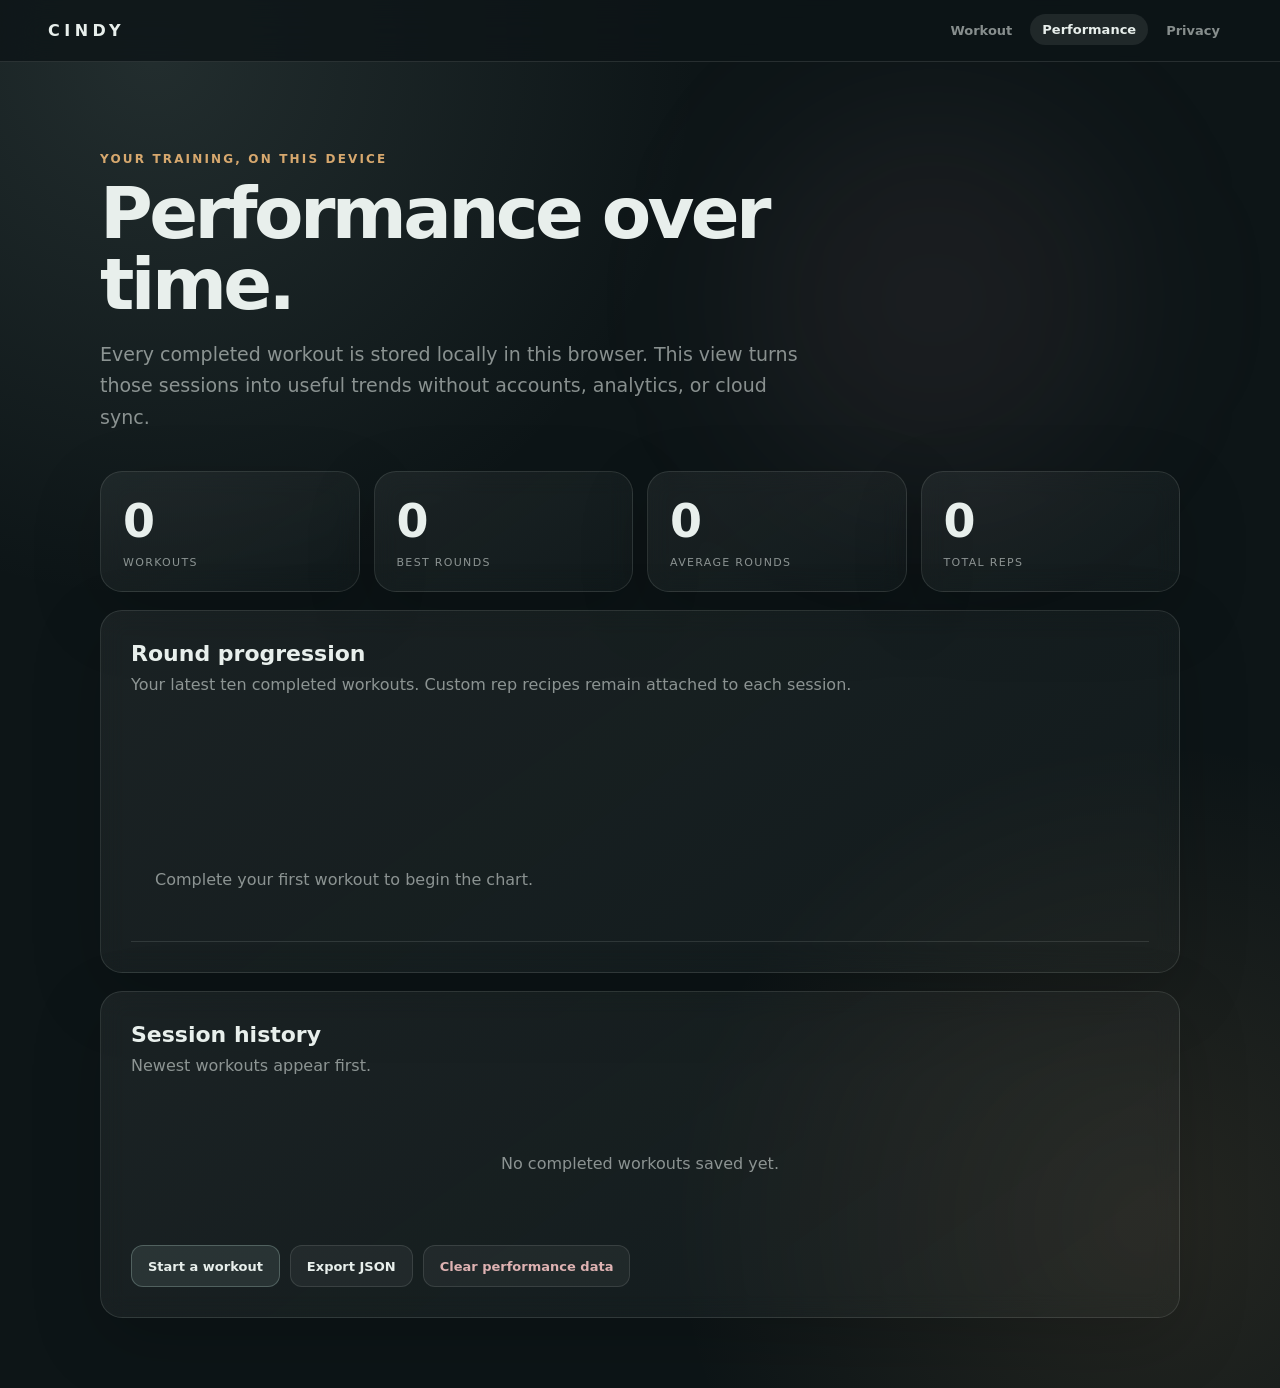
==== performance.html @ 0cb8a2ad "feat: launch local-first workout tracker" ====
<!doctype html>
<html lang="en">
<head>
  <meta charset="utf-8">
  <meta name="viewport" content="width=device-width, initial-scale=1">
  <meta name="theme-color" content="#0d1517">
  <title>Performance | Cindy Workout</title>
  <link rel="manifest" href="./manifest.webmanifest">
  <link rel="icon" href="./icon.svg" type="image/svg+xml">
  <link rel="stylesheet" href="./pages.css">
</head>
<body>
  <header class="site-header">
    <a class="logo" href="./index.html">CINDY</a>
    <nav class="site-nav" aria-label="Main navigation">
      <a href="./index.html">Workout</a>
      <a class="active" href="./performance.html">Performance</a>
      <a href="./privacy.html">Privacy</a>
    </nav>
  </header>

  <main class="page">
    <p class="eyebrow">Your training, on this device</p>
    <h1>Performance over time.</h1>
    <p class="lead">Every completed workout is stored locally in this browser. This view turns those sessions into useful trends without accounts, analytics, or cloud sync.</p>

    <section class="stats-grid" aria-label="Performance summary">
      <article class="card stat"><div class="stat-value" id="sessionCount">0</div><div class="stat-label">Workouts</div></article>
      <article class="card stat"><div class="stat-value" id="bestRounds">0</div><div class="stat-label">Best rounds</div></article>
      <article class="card stat"><div class="stat-value" id="averageRounds">0</div><div class="stat-label">Average rounds</div></article>
      <article class="card stat"><div class="stat-value" id="totalReps">0</div><div class="stat-label">Total reps</div></article>
    </section>

    <section class="card section">
      <h2>Round progression</h2>
      <p class="section-copy">Your latest ten completed workouts. Custom rep recipes remain attached to each session.</p>
      <div class="chart" id="chart" aria-label="Rounds by session"></div>
    </section>

    <section class="card section">
      <h2>Session history</h2>
      <p class="section-copy">Newest workouts appear first.</p>
      <div class="session-list" id="sessionList"></div>
      <div class="actions">
        <a class="button primary" href="./index.html">Start a workout</a>
        <button class="button" id="exportBtn" type="button">Export JSON</button>
        <button class="button danger" id="clearBtn" type="button">Clear performance data</button>
      </div>
    </section>
  </main>

  <script src="./storage.js"></script>
  <script>
    const $ = id => document.getElementById(id);

    function formatDate(value) {
      return new Intl.DateTimeFormat(undefined, { dateStyle: 'medium', timeStyle: 'short' }).format(new Date(value));
    }

    function render() {
      const sessions = window.CindyStore.getSessions().sort((a, b) => new Date(a.completedAt) - new Date(b.completedAt));
      const rounds = sessions.map(session => Number(session.rounds) || 0);
      const reps = sessions.reduce((sum, session) => sum + (Number(session.totalReps) || 0), 0);

      $('sessionCount').textContent = sessions.length;
      $('bestRounds').textContent = rounds.length ? Math.max(...rounds) : 0;
      $('averageRounds').textContent = rounds.length ? (rounds.reduce((sum, value) => sum + value, 0) / rounds.length).toFixed(1) : '0';
      $('totalReps').textContent = reps.toLocaleString();

      const recent = sessions.slice(-10);
      const max = Math.max(1, ...recent.map(session => session.rounds));
      $('chart').innerHTML = recent.length ? recent.map((session, index) => `
        <div class="bar-wrap" title="${formatDate(session.completedAt)}: ${session.rounds} rounds">
          <div class="bar-value">${session.rounds}</div>
          <div class="bar" style="height:${Math.max(5, session.rounds / max * 170)}px;animation-delay:${index * 45}ms"></div>
          <div class="bar-label">${new Date(session.completedAt).toLocaleDateString(undefined, { month: 'short', day: 'numeric' })}</div>
        </div>`).join('') : '<div class="empty">Complete your first workout to begin the chart.</div>';

      $('sessionList').innerHTML = sessions.length ? sessions.slice().reverse().map(session => `
        <article class="session-row">
          <div class="session-date">${formatDate(session.completedAt)}</div>
          <div class="session-value"><strong>${session.rounds}</strong> rounds</div>
          <div class="session-value"><strong>${session.totalReps}</strong> reps</div>
          <div class="session-value">${session.recipe.pullups}/${session.recipe.pushups}/${session.recipe.squats}</div>
        </article>`).join('') : '<div class="empty">No completed workouts saved yet.</div>';
    }

    $('exportBtn').addEventListener('click', () => {
      const blob = new Blob([JSON.stringify(window.CindyStore.exportData(), null, 2)], { type: 'application/json' });
      const link = document.createElement('a');
      link.href = URL.createObjectURL(blob);
      link.download = `cindy-workout-data-${new Date().toISOString().slice(0, 10)}.json`;
      link.click();
      URL.revokeObjectURL(link.href);
    });

    $('clearBtn').addEventListener('click', () => {
      if (!confirm('Delete all saved workout history from this browser? This cannot be undone.')) return;
      window.CindyStore.clearSessions();
      render();
    });

    render();
    if ('serviceWorker' in navigator) navigator.serviceWorker.register('./sw.js');
  </script>
</body>
</html>
---- pages.css ----
:root {
  --bg: #0d1517;
  --surface: rgba(224, 235, 231, .055);
  --surface-strong: rgba(224, 235, 231, .09);
  --border: rgba(224, 235, 231, .12);
  --sand: #d7a86e;
  --sage: #8ca6a1;
  --rose: #c58f9f;
  --green: #79b59a;
  --text: #e8efec;
  --muted: rgba(232, 239, 236, .56);
}

*, *::before, *::after { box-sizing: border-box; }

html { color-scheme: dark; }

body {
  min-height: 100vh;
  margin: 0;
  color: var(--text);
  background:
    radial-gradient(circle at 12% 4%, rgba(140, 166, 161, .17), transparent 34rem),
    radial-gradient(circle at 90% 88%, rgba(215, 168, 110, .12), transparent 30rem),
    var(--bg);
  font-family: Inter, ui-sans-serif, system-ui, -apple-system, BlinkMacSystemFont, "Segoe UI", sans-serif;
}

body::before {
  content: "";
  position: fixed;
  inset: 12% auto auto 58%;
  width: 24rem;
  height: 24rem;
  border-radius: 50%;
  background: rgba(197, 143, 159, .07);
  filter: blur(80px);
  pointer-events: none;
  animation: ambientDrift 16s ease-in-out infinite alternate;
}

@keyframes ambientDrift { to { transform: translate(-8vw, 10vh) scale(1.15); } }

.site-header {
  position: sticky;
  top: 0;
  z-index: 10;
  display: flex;
  align-items: center;
  justify-content: space-between;
  gap: 20px;
  padding: 15px clamp(16px, 4vw, 48px);
  border-bottom: 1px solid var(--border);
  background: rgba(13, 21, 23, .8);
  backdrop-filter: blur(20px);
}

.logo {
  color: var(--text);
  font-weight: 850;
  letter-spacing: .28em;
  text-decoration: none;
}

.site-nav { display: flex; gap: 6px; }

.site-nav a {
  padding: 8px 12px;
  border-radius: 999px;
  color: var(--muted);
  font-size: 13px;
  font-weight: 650;
  text-decoration: none;
  transition: color .2s, background .2s, transform .2s;
}

.site-nav a:hover,
.site-nav a.active {
  color: var(--text);
  background: var(--surface-strong);
  transform: translateY(-1px);
}

.page {
  position: relative;
  width: min(1080px, calc(100% - 32px));
  margin: 0 auto;
  padding: clamp(42px, 8vw, 90px) 0 70px;
}

.eyebrow {
  margin: 0 0 12px;
  color: var(--sand);
  font-size: 12px;
  font-weight: 750;
  letter-spacing: .18em;
  text-transform: uppercase;
}

h1 {
  max-width: 760px;
  margin: 0;
  font-size: clamp(38px, 7vw, 72px);
  line-height: .98;
  letter-spacing: -.05em;
}

.lead {
  max-width: 700px;
  margin: 20px 0 38px;
  color: var(--muted);
  font-size: clamp(16px, 2vw, 19px);
  line-height: 1.65;
}

.stats-grid,
.content-grid {
  display: grid;
  grid-template-columns: repeat(4, minmax(0, 1fr));
  gap: 14px;
}

.card {
  border: 1px solid var(--border);
  border-radius: 22px;
  background: linear-gradient(145deg, rgba(224, 235, 231, .065), rgba(224, 235, 231, .025));
  box-shadow: 0 22px 70px rgba(0, 0, 0, .18);
  backdrop-filter: blur(12px);
}

.stat { padding: 22px; }
.stat-value { font-size: clamp(30px, 5vw, 46px); font-weight: 820; letter-spacing: -.04em; }
.stat-label { margin-top: 8px; color: var(--muted); font-size: 11px; letter-spacing: .12em; text-transform: uppercase; }

.section { margin-top: 18px; padding: clamp(20px, 4vw, 30px); }
.section h2 { margin: 0 0 6px; font-size: 22px; }
.section-copy { margin: 0 0 24px; color: var(--muted); line-height: 1.6; }

.chart {
  display: flex;
  align-items: flex-end;
  gap: clamp(7px, 1.5vw, 14px);
  min-height: 220px;
  padding: 24px 4px 0;
  border-bottom: 1px solid var(--border);
}

.bar-wrap { flex: 1; min-width: 0; text-align: center; }
.bar-value { margin-bottom: 7px; color: var(--text); font-size: 12px; font-weight: 750; }
.bar {
  min-height: 5px;
  border-radius: 10px 10px 3px 3px;
  background: linear-gradient(180deg, var(--sage), rgba(140, 166, 161, .28));
  transform-origin: bottom;
  animation: rise .7s cubic-bezier(.2,.75,.25,1) both;
}
.bar-label { overflow: hidden; margin-top: 9px; color: var(--muted); font-size: 10px; text-overflow: ellipsis; white-space: nowrap; }
@keyframes rise { from { transform: scaleY(0); opacity: 0; } }

.session-list { display: grid; gap: 9px; }
.session-row {
  display: grid;
  grid-template-columns: minmax(140px, 1.3fr) repeat(3, minmax(80px, .65fr));
  gap: 12px;
  align-items: center;
  padding: 13px 15px;
  border: 1px solid rgba(224, 235, 231, .08);
  border-radius: 14px;
  background: rgba(224, 235, 231, .025);
}
.session-date { font-weight: 680; }
.session-value { color: var(--muted); font-size: 13px; }
.session-value strong { color: var(--text); }

.empty {
  padding: 52px 20px;
  color: var(--muted);
  text-align: center;
}

.actions { display: flex; flex-wrap: wrap; gap: 10px; margin-top: 20px; }
.button {
  display: inline-flex;
  align-items: center;
  justify-content: center;
  min-height: 42px;
  padding: 0 16px;
  border: 1px solid var(--border);
  border-radius: 12px;
  color: var(--text);
  background: var(--surface);
  font: inherit;
  font-size: 13px;
  font-weight: 700;
  text-decoration: none;
  cursor: pointer;
}
.button.primary { border-color: rgba(140, 166, 161, .4); background: rgba(140, 166, 161, .15); }
.button.danger { color: #deb2b2; }

.privacy-grid { display: grid; grid-template-columns: repeat(2, minmax(0, 1fr)); gap: 14px; }
.privacy-card { padding: clamp(22px, 4vw, 32px); }
.privacy-card.wide { grid-column: 1 / -1; }
.privacy-card h2 { margin: 0 0 12px; font-size: 22px; }
.privacy-card p,
.privacy-card li { color: var(--muted); line-height: 1.65; }
.privacy-card ul { margin: 0; padding-left: 20px; }
.privacy-card strong { color: var(--text); }
.privacy-icon { margin-bottom: 18px; color: var(--sage); font-size: 28px; }
.notice { border-color: rgba(215, 168, 110, .3); background: rgba(215, 168, 110, .06); }

@media (max-width: 760px) {
  .site-header { padding-inline: 14px; }
  .site-nav a { padding: 8px; font-size: 11px; }
  .stats-grid { grid-template-columns: repeat(2, 1fr); }
  .privacy-grid { grid-template-columns: 1fr; }
  .privacy-card.wide { grid-column: auto; }
  .session-row { grid-template-columns: 1fr 1fr; }
}

@media (prefers-reduced-motion: reduce) {
  *, *::before, *::after { scroll-behavior: auto !important; animation-duration: .01ms !important; animation-iteration-count: 1 !important; }
}
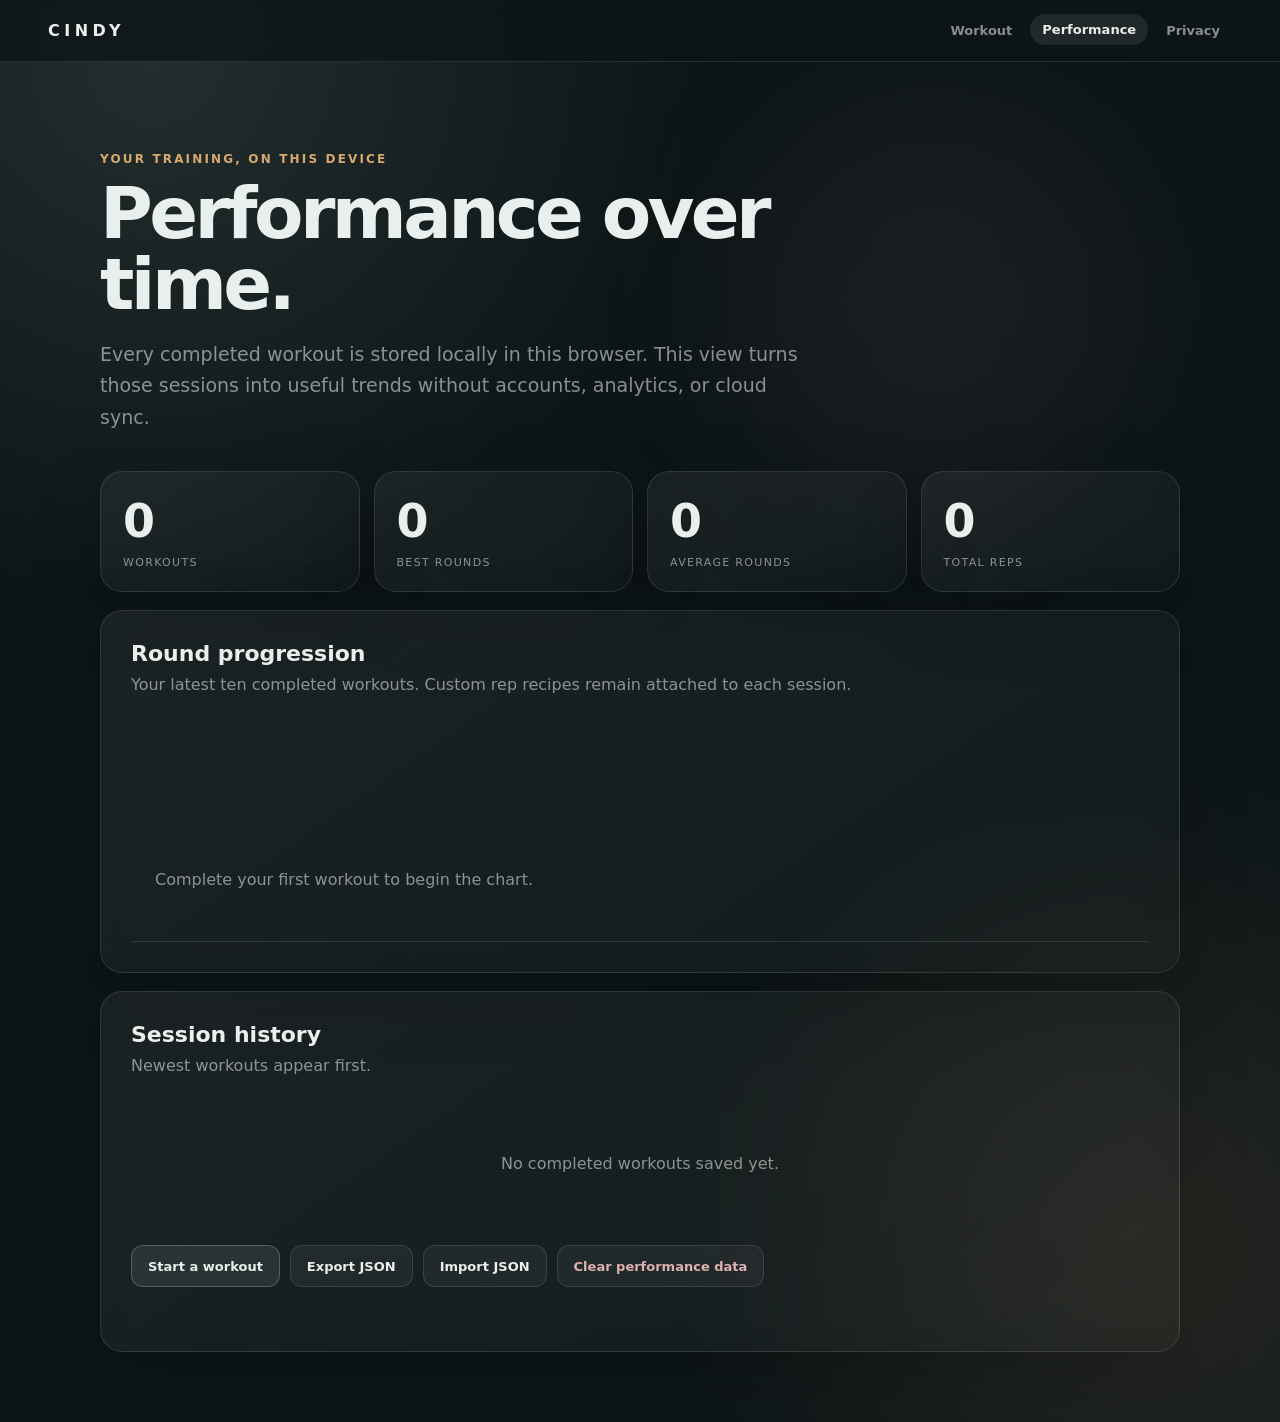
==== commit 2c30870b: "feat: add data import and app install" ====
--- a/performance.html
+++ b/performance.html
@@ -4,10 +4,13 @@
   <meta charset="utf-8">
   <meta name="viewport" content="width=device-width, initial-scale=1">
   <meta name="theme-color" content="#0d1517">
+  <meta name="apple-mobile-web-app-capable" content="yes">
+  <meta name="apple-mobile-web-app-title" content="Cindy">
   <title>Performance | Cindy Workout</title>
   <link rel="manifest" href="./manifest.webmanifest">
   <link rel="icon" href="./icon.svg" type="image/svg+xml">
   <link rel="stylesheet" href="./pages.css">
+  <link rel="stylesheet" href="./install-prompt.css">
 </head>
 <body>
   <header class="site-header">
@@ -44,8 +47,11 @@
       <div class="actions">
         <a class="button primary" href="./index.html">Start a workout</a>
         <button class="button" id="exportBtn" type="button">Export JSON</button>
+        <input id="importFile" type="file" accept="application/json,.json" hidden>
+        <button class="button" id="importBtn" type="button">Import JSON</button>
         <button class="button danger" id="clearBtn" type="button">Clear performance data</button>
       </div>
+      <p class="import-status" id="importStatus" aria-live="polite"></p>
     </section>
   </main>
 
@@ -94,14 +100,45 @@
       URL.revokeObjectURL(link.href);
     });
 
+    $('importBtn').addEventListener('click', () => $('importFile').click());
+
+    $('importFile').addEventListener('change', async event => {
+      const file = event.target.files[0];
+      if (!file) return;
+      const status = $('importStatus');
+      status.className = 'import-status';
+
+      try {
+        if (file.size > 5 * 1024 * 1024) throw new Error('The JSON file must be smaller than 5 MB.');
+        const payload = JSON.parse(await file.text());
+        const result = window.CindyStore.importData(payload);
+        const details = [
+          `${result.imported} session${result.imported === 1 ? '' : 's'} imported`,
+          result.duplicates ? `${result.duplicates} duplicate${result.duplicates === 1 ? '' : 's'} skipped` : '',
+          result.invalid ? `${result.invalid} invalid skipped` : '',
+          result.settingsImported ? 'preferences restored' : '',
+        ].filter(Boolean).join(' · ');
+        status.textContent = details || 'The file contained no new sessions.';
+        status.classList.add('success');
+        render();
+      } catch (error) {
+        status.textContent = `Import failed: ${error.message}`;
+        status.classList.add('error');
+      } finally {
+        event.target.value = '';
+      }
+    });
+
     $('clearBtn').addEventListener('click', () => {
       if (!confirm('Delete all saved workout history from this browser? This cannot be undone.')) return;
       window.CindyStore.clearSessions();
+      $('importStatus').textContent = '';
       render();
     });
 
     render();
     if ('serviceWorker' in navigator) navigator.serviceWorker.register('./sw.js');
   </script>
+  <script src="./install-prompt.js"></script>
 </body>
 </html>
--- a/pages.css
+++ b/pages.css
@@ -198,6 +198,16 @@
 .button.primary { border-color: rgba(140, 166, 161, .4); background: rgba(140, 166, 161, .15); }
 .button.danger { color: #deb2b2; }
 
+.import-status {
+  min-height: 20px;
+  margin: 14px 2px 0;
+  color: var(--muted);
+  font-size: 13px;
+  line-height: 1.5;
+}
+.import-status.success { color: var(--green); }
+.import-status.error { color: #deb2b2; }
+
 .privacy-grid { display: grid; grid-template-columns: repeat(2, minmax(0, 1fr)); gap: 14px; }
 .privacy-card { padding: clamp(22px, 4vw, 32px); }
 .privacy-card.wide { grid-column: 1 / -1; }
--- a/install-prompt.css
+++ b/install-prompt.css
@@ -0,0 +1,96 @@
+.install-prompt {
+  --install-bg: rgba(19, 31, 33, .96);
+  --install-text: #e8efec;
+  --install-muted: rgba(232, 239, 236, .62);
+  --install-accent: #8ca6a1;
+  position: fixed;
+  z-index: 1000;
+  right: max(14px, env(safe-area-inset-right));
+  bottom: max(14px, env(safe-area-inset-bottom));
+  left: max(14px, env(safe-area-inset-left));
+  display: grid;
+  grid-template-columns: 42px minmax(0, 1fr) auto;
+  gap: 12px;
+  align-items: center;
+  width: min(520px, calc(100% - 28px));
+  margin-left: auto;
+  padding: 12px;
+  border: 1px solid rgba(140, 166, 161, .28);
+  border-radius: 18px;
+  color: var(--install-text);
+  background: var(--install-bg);
+  box-shadow: 0 18px 60px rgba(0, 0, 0, .38);
+  backdrop-filter: blur(20px);
+  transform: translateY(calc(100% + 30px));
+  opacity: 0;
+  pointer-events: none;
+  transition: transform .35s cubic-bezier(.2, .75, .25, 1), opacity .25s ease;
+}
+
+.install-prompt.visible {
+  transform: translateY(0);
+  opacity: 1;
+  pointer-events: auto;
+}
+
+.install-prompt-icon {
+  display: grid;
+  place-items: center;
+  width: 42px;
+  height: 42px;
+  border-radius: 12px;
+  color: #0d1517;
+  background: linear-gradient(135deg, #d7a86e, var(--install-accent));
+  font-size: 20px;
+  font-weight: 850;
+}
+
+.install-prompt-copy { min-width: 0; }
+.install-prompt-title { font-size: 13px; font-weight: 800; }
+.install-prompt-text {
+  margin-top: 3px;
+  color: var(--install-muted);
+  font-size: 11px;
+  line-height: 1.4;
+}
+
+.install-prompt-actions { display: flex; align-items: center; gap: 5px; }
+.install-prompt-button,
+.install-prompt-close {
+  border: 0;
+  color: var(--install-text);
+  font: inherit;
+  cursor: pointer;
+}
+
+.install-prompt-button {
+  min-height: 36px;
+  padding: 0 13px;
+  border-radius: 10px;
+  background: rgba(140, 166, 161, .2);
+  font-size: 11px;
+  font-weight: 750;
+}
+
+.install-prompt-close {
+  width: 32px;
+  height: 32px;
+  border-radius: 50%;
+  background: transparent;
+  color: var(--install-muted);
+  font-size: 19px;
+  line-height: 1;
+}
+
+.install-prompt-button:hover { background: rgba(140, 166, 161, .3); }
+.install-prompt-close:hover { color: var(--install-text); background: rgba(255, 255, 255, .06); }
+
+@media (max-width: 430px) {
+  .install-prompt { grid-template-columns: 38px minmax(0, 1fr) auto; gap: 9px; padding: 10px; }
+  .install-prompt-icon { width: 38px; height: 38px; border-radius: 10px; }
+  .install-prompt-button { padding-inline: 10px; }
+}
+
+@media (prefers-reduced-motion: reduce) {
+  .install-prompt { transition-duration: .01ms; }
+}
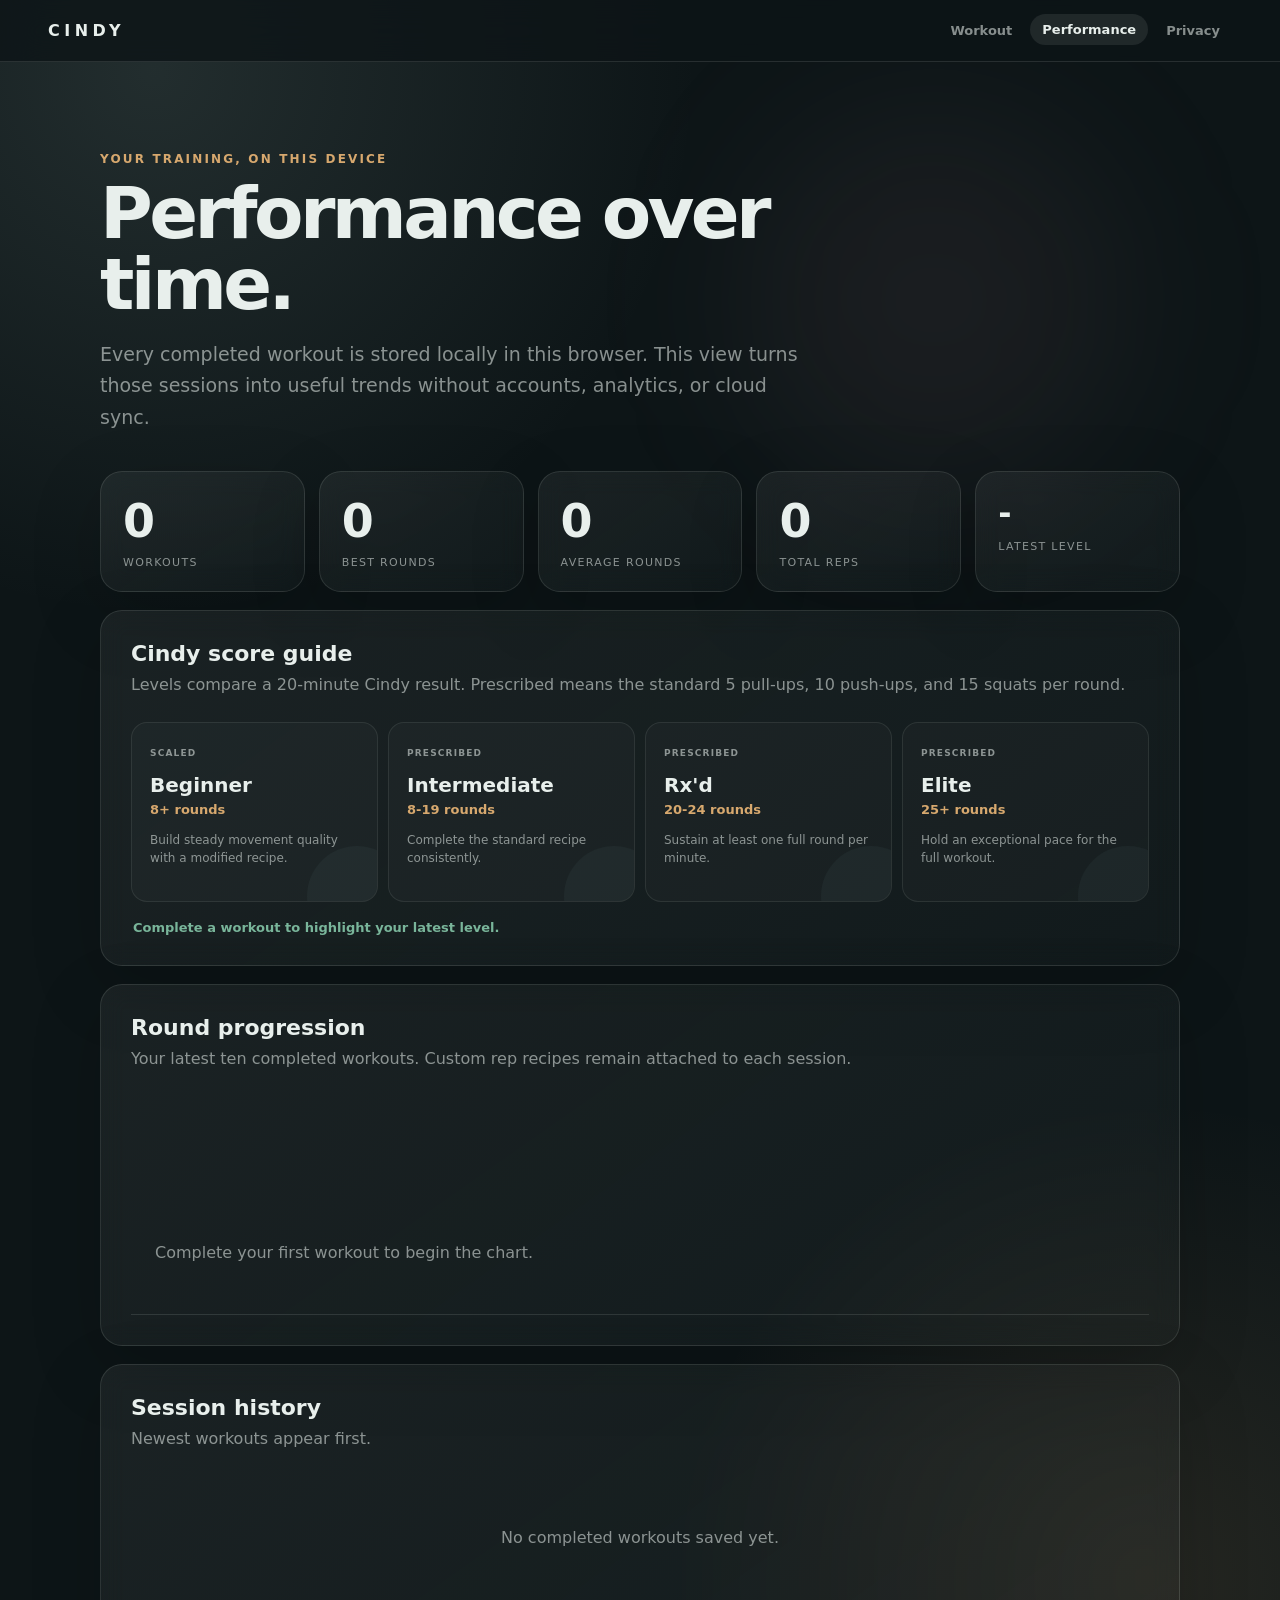
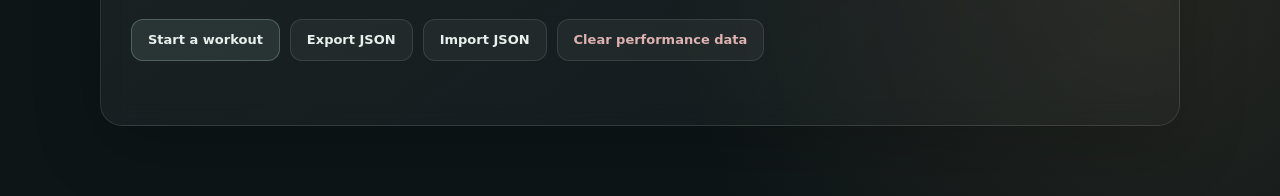
==== commit d95aa016: "feat: refine workout controls and scoring" ====
--- a/performance.html
+++ b/performance.html
@@ -32,6 +32,19 @@
       <article class="card stat"><div class="stat-value" id="bestRounds">0</div><div class="stat-label">Best rounds</div></article>
       <article class="card stat"><div class="stat-value" id="averageRounds">0</div><div class="stat-label">Average rounds</div></article>
       <article class="card stat"><div class="stat-value" id="totalReps">0</div><div class="stat-label">Total reps</div></article>
+      <article class="card stat"><div class="stat-value level-value" id="latestLevel">-</div><div class="stat-label">Latest level</div></article>
+    </section>
+
+    <section class="card section">
+      <h2>Cindy score guide</h2>
+      <p class="section-copy">Levels compare a 20-minute Cindy result. Prescribed means the standard 5 pull-ups, 10 push-ups, and 15 squats per round.</p>
+      <div class="level-grid" id="levelGuide">
+        <article class="level-card" data-level="beginner"><span>Scaled</span><strong>Beginner</strong><b>8+ rounds</b><p>Build steady movement quality with a modified recipe.</p></article>
+        <article class="level-card" data-level="intermediate"><span>Prescribed</span><strong>Intermediate</strong><b>8-19 rounds</b><p>Complete the standard recipe consistently.</p></article>
+        <article class="level-card" data-level="rxd"><span>Prescribed</span><strong>Rx'd</strong><b>20-24 rounds</b><p>Sustain at least one full round per minute.</p></article>
+        <article class="level-card" data-level="elite"><span>Prescribed</span><strong>Elite</strong><b>25+ rounds</b><p>Hold an exceptional pace for the full workout.</p></article>
+      </div>
+      <p class="guide-note" id="levelNote">Complete a workout to highlight your latest level.</p>
     </section>
 
     <section class="card section">
@@ -56,6 +69,7 @@
   </main>
 
   <script src="./storage.js"></script>
+  <script src="./scoring.js"></script>
   <script>
     const $ = id => document.getElementById(id);
 
@@ -73,6 +87,16 @@
       $('averageRounds').textContent = rounds.length ? (rounds.reduce((sum, value) => sum + value, 0) / rounds.length).toFixed(1) : '0';
       $('totalReps').textContent = reps.toLocaleString();
 
+      const latest = sessions[sessions.length - 1];
+      const latestLevel = latest ? window.CindyScoring.classify(latest.rounds, latest.recipe) : null;
+      $('latestLevel').textContent = latestLevel?.label || '-';
+      document.querySelectorAll('.level-card').forEach(card => {
+        card.classList.toggle('current', card.dataset.level === latestLevel?.key);
+      });
+      $('levelNote').textContent = latestLevel
+        ? `Latest result: ${latestLevel.label} · ${latestLevel.next}`
+        : 'Complete a workout to highlight your latest level.';
+
       const recent = sessions.slice(-10);
       const max = Math.max(1, ...recent.map(session => session.rounds));
       $('chart').innerHTML = recent.length ? recent.map((session, index) => `
@@ -82,13 +106,16 @@
           <div class="bar-label">${new Date(session.completedAt).toLocaleDateString(undefined, { month: 'short', day: 'numeric' })}</div>
         </div>`).join('') : '<div class="empty">Complete your first workout to begin the chart.</div>';
 
-      $('sessionList').innerHTML = sessions.length ? sessions.slice().reverse().map(session => `
+      $('sessionList').innerHTML = sessions.length ? sessions.slice().reverse().map(session => {
+        const level = window.CindyScoring.classify(session.rounds, session.recipe);
+        return `
         <article class="session-row">
-          <div class="session-date">${formatDate(session.completedAt)}</div>
+          <div class="session-date">${formatDate(session.completedAt)} <span class="level-badge level-${level.key}">${level.label}</span></div>
           <div class="session-value"><strong>${session.rounds}</strong> rounds</div>
           <div class="session-value"><strong>${session.totalReps}</strong> reps</div>
           <div class="session-value">${session.recipe.pullups}/${session.recipe.pushups}/${session.recipe.squats}</div>
-        </article>`).join('') : '<div class="empty">No completed workouts saved yet.</div>';
+        </article>`;
+      }).join('') : '<div class="empty">No completed workouts saved yet.</div>';
     }
 
     $('exportBtn').addEventListener('click', () => {
--- a/pages.css
+++ b/pages.css
@@ -116,9 +116,12 @@
 .stats-grid,
 .content-grid {
   display: grid;
-  grid-template-columns: repeat(4, minmax(0, 1fr));
   gap: 14px;
 }
+.stats-grid {
+  grid-template-columns: repeat(5, minmax(0, 1fr));
+}
+.content-grid { grid-template-columns: repeat(4, minmax(0, 1fr)); }
 
 .card {
   border: 1px solid var(--border);
@@ -130,11 +133,55 @@
 
 .stat { padding: 22px; }
 .stat-value { font-size: clamp(30px, 5vw, 46px); font-weight: 820; letter-spacing: -.04em; }
+.level-value { font-size: clamp(22px, 3vw, 32px); }
 .stat-label { margin-top: 8px; color: var(--muted); font-size: 11px; letter-spacing: .12em; text-transform: uppercase; }
 
 .section { margin-top: 18px; padding: clamp(20px, 4vw, 30px); }
 .section h2 { margin: 0 0 6px; font-size: 22px; }
 .section-copy { margin: 0 0 24px; color: var(--muted); line-height: 1.6; }
+
+.level-grid { display: grid; grid-template-columns: repeat(4, minmax(0, 1fr)); gap: 10px; }
+.level-card {
+  position: relative;
+  min-height: 180px;
+  padding: 18px;
+  overflow: hidden;
+  border: 1px solid rgba(224, 235, 231, .09);
+  border-radius: 16px;
+  background: rgba(224, 235, 231, .025);
+  transition: border-color .2s, background .2s, transform .2s;
+}
+.level-card::after {
+  content: "";
+  position: absolute;
+  inset: auto -30px -45px auto;
+  width: 100px;
+  height: 100px;
+  border-radius: 50%;
+  background: var(--sage);
+  opacity: .06;
+}
+.level-card.current {
+  border-color: rgba(121, 181, 154, .65);
+  background: rgba(121, 181, 154, .1);
+  transform: translateY(-3px);
+}
+.level-card.current::before {
+  content: "Latest";
+  position: absolute;
+  top: 12px;
+  right: 12px;
+  color: var(--green);
+  font-size: 9px;
+  font-weight: 800;
+  letter-spacing: .12em;
+  text-transform: uppercase;
+}
+.level-card span { color: var(--muted); font-size: 9px; font-weight: 750; letter-spacing: .13em; text-transform: uppercase; }
+.level-card strong { display: block; margin-top: 13px; font-size: 20px; }
+.level-card b { display: block; margin-top: 5px; color: var(--sand); font-size: 13px; }
+.level-card p { margin: 14px 0 0; color: var(--muted); font-size: 12px; line-height: 1.5; }
+.guide-note { margin: 18px 2px 0; color: var(--green); font-size: 13px; font-weight: 650; }
 
 .chart {
   display: flex;
@@ -168,7 +215,24 @@
   border-radius: 14px;
   background: rgba(224, 235, 231, .025);
 }
-.session-date { font-weight: 680; }
+.session-date { display: flex; flex-wrap: wrap; align-items: center; gap: 8px; font-weight: 680; }
+.level-badge {
+  display: inline-flex;
+  align-items: center;
+  min-height: 21px;
+  padding: 0 8px;
+  border: 1px solid rgba(140, 166, 161, .25);
+  border-radius: 999px;
+  color: var(--sage);
+  background: rgba(140, 166, 161, .08);
+  font-size: 9px;
+  font-weight: 800;
+  letter-spacing: .08em;
+  text-transform: uppercase;
+}
+.level-badge.level-rxd,
+.level-badge.level-elite { color: var(--sand); border-color: rgba(215, 168, 110, .28); background: rgba(215, 168, 110, .08); }
+.level-badge.level-building { color: var(--muted); }
 .session-value { color: var(--muted); font-size: 13px; }
 .session-value strong { color: var(--text); }
 
@@ -223,11 +287,17 @@
   .site-header { padding-inline: 14px; }
   .site-nav a { padding: 8px; font-size: 11px; }
   .stats-grid { grid-template-columns: repeat(2, 1fr); }
+  .level-grid { grid-template-columns: repeat(2, 1fr); }
   .privacy-grid { grid-template-columns: 1fr; }
   .privacy-card.wide { grid-column: auto; }
   .session-row { grid-template-columns: 1fr 1fr; }
 }
 
+@media (max-width: 460px) {
+  .level-grid { grid-template-columns: 1fr; }
+  .level-card { min-height: 0; }
+}
+
 @media (prefers-reduced-motion: reduce) {
   *, *::before, *::after { scroll-behavior: auto !important; animation-duration: .01ms !important; animation-iteration-count: 1 !important; }
 }
